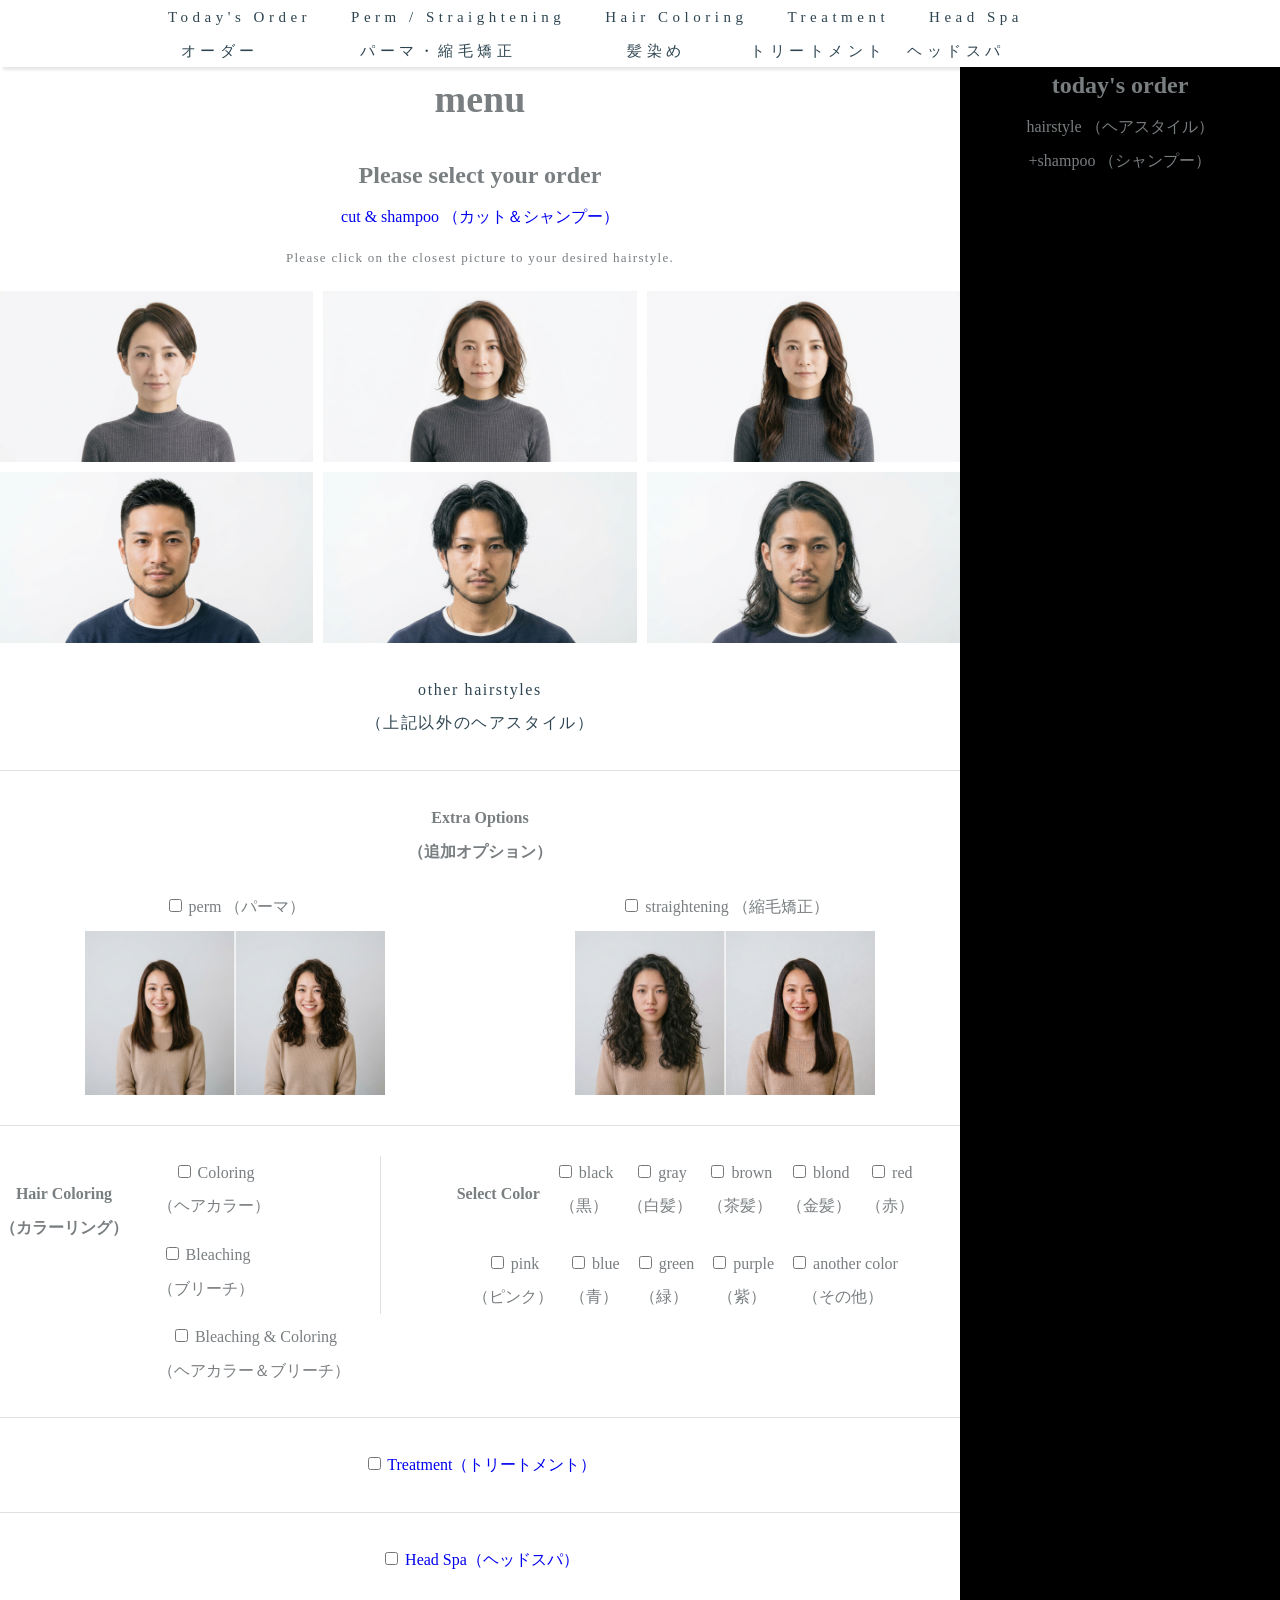
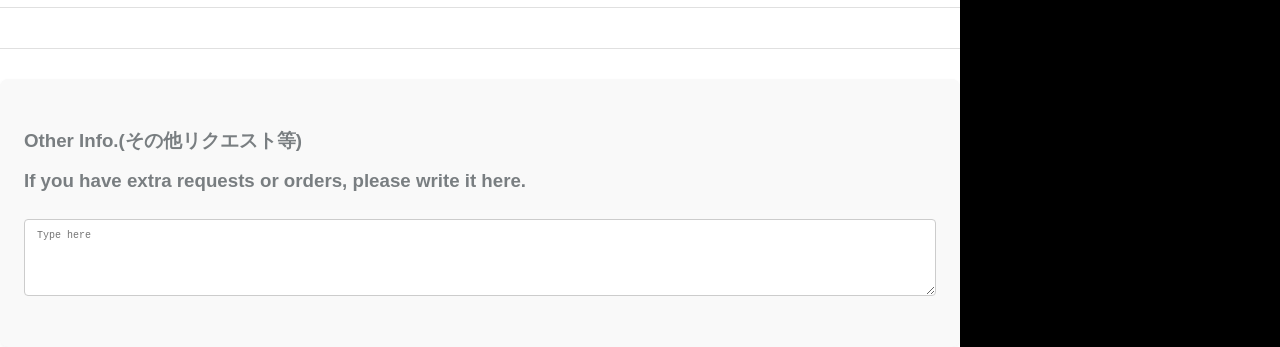
==== hairsalon-translator/index.html @ 7ba04737 "retry 1回目うまく上がらなかった" ====
<!DOCTYPE html>
<html lang="ja">
<head>
  <meta charset="UTF-8">
  <title>Today's Order</title>
  <link rel="stylesheet" href="style.css">
  <link rel="stylesheet" href="icomoon/style.css">
  <script src="https://code.jquery.com/jquery-1.11.1.min.js"></script>
  <script>
    $(function () {
      $('.menu-btn').click(function () {
        $('.header-nav').toggleClass('open');
      });

      $('.header-nav a').click(function () {
        $('.header-nav').toggleClass('open');
      });
    });
  </script>
</head>

<body>
  <header>
    <div class="inner">
      <h1 class="logo"><span class="icon-logo"></span></h1>
      <button type="button" class="menu-btn">menu</button>

      <nav class="header-nav">
        <ul>
          <li><a href="index.html">Today's Order<br>オーダー</a></li>
          <li><a href="perm-straightening/index.html">Perm / Straightening<br>パーマ・縮毛矯正</a></li>
          <li><a href="hair coloring/index.html">Hair Coloring<br>髪染め</a></li>
          <li><a href="treatment/index.html">Treatment<br>トリートメント</a></li>
          <li><a href="head spa/index.html">Head Spa<br>ヘッドスパ</a></li>
        </ul>
      </nav>
    </div>
  </header>

  <main>
    <div id="kv"></div>

    <section id="main">
      <div class="menu">
        <h1>menu</h1>
        <h2 class="lead">Please select your order</h2>

        <div class="wrap-blk">
          <div class="contents-blk" id="items">
            <ul>
              <li>
                <a href="cut&shampoo/index.html">cut & shampoo （カット＆シャンプー）</a>
                <p class="instruction">Please click on the closest picture to your desired hairstyle.</p>

                <div class="cut-shampoo-photos">
                  <a href="shortwoman.html"><img src="images/cut01.jpg" alt="shorthairwoman"></a>
                  <a href="mediumwoman.html"><img src="images/cut02.jpg" alt="mediumhairwoman"></a>
                  <a href="longwoman.html"><img src="images/cut03.jpg" alt="longhairwoman"></a>
                  <a href="shortman.html"><img src="images/cut04.jpg" alt="shorthairman"></a>
                  <a href="mediumman.html"><img src="images/cut05.jpg" alt="mediumhairman"></a>
                  <a href="longman.html"><img src="images/cut06.jpg" alt="longhairman"></a>
                </div>

                <a class="other-hairstyles" href="others/index.html">
                  other hairstyles
                </br>（上記以外のヘアスタイル）
                </a>
              </li>

<div class="options">
<h4 class="lead">Extra Options
   </br>（追加オプション）
   </h4>
<li class="menu-item-check">

  <!-- パーマのブロック -->
  <div class="menu-option">
    <label>
      <input type="checkbox" name="menu" value="perm">
      <span>perm （パーマ）</span>
    </label>
    <div class="menu-img-wrap">
      <img src="images/perm.jpg" alt="perm">
    </div>
  </div>

  <!-- 縮毛矯正のブロック -->
  <div class="menu-option">
    <label>
      <input type="checkbox" name="menu" value="straightening">
      <span>straightening （縮毛矯正）</span>
    </label>
    <div class="menu-img-wrap">
      <img src="images/straightening.jpg" alt="straightening">
    </div>
  </div>
</li>
 
<div class="coloring-menu">
  <h4>Hair Coloring
  </br>（カラーリング）  
  </h4>
  <div class="colormenu">
   <label>
     <input type="checkbox" name="coloring" value="coloring">
       Coloring
       </br>（ヘアカラー）
   </label>

   <label>
     <input type="checkbox" name="coloring" value="bleaching">
       Bleaching
     </br>（ブリーチ）
   </label>

   <label>
     <input type="checkbox" name="coloring" value="bleaching-coloring">
       Bleaching &amp; Coloring
       </br>（ヘアカラー＆ブリーチ）
  </label>
 </div>
 
 <div class="colors">
  <h4>Select Color </h4>
  <label>
     <input type="checkbox" name="coloring" value="bleaching">
       black
     </br>（黒）
  </label>

     <label>
     <input type="checkbox" name="coloring" value="bleaching">
       gray
     </br>（白髪）
     </label>

 <label>
     <input type="checkbox" name="coloring" value="bleaching">
       brown
     </br>（茶髪）
</label>

<label>
     <input type="checkbox" name="coloring" value="bleaching">
       blond
     </br>（金髪）
   </label>

   <label>
     <input type="checkbox" name="coloring" value="bleaching">
       red
     </br>（赤）
   </label>
  <label>
     <input type="checkbox" name="coloring" value="bleaching">
       pink
     </br>（ピンク）
   </label>
  <label>
     <input type="checkbox" name="coloring" value="bleaching">
       blue
     </br>（青）
   </label>
   <label>
     <input type="checkbox" name="coloring" value="bleaching">
       green
     </br>（緑）
   </label>
   <label>
     <input type="checkbox" name="coloring" value="bleaching">
       purple
     </br>（紫）
   </label>
   <label>
     <input type="checkbox" name="coloring" value="bleaching">
       another color
     </br>（その他）
   </label>
 </div>
</div>
</ul>

              <li class="menu-item-check">
                 <label>
                  <input type="checkbox" name="menu" value="treatment">
                     <a href="treatment/index.html">Treatment（トリートメント）</a>
                </label>
              </li>
              <li class="menu-item-check">
                <label>
                  <input type="checkbox" name="menu" value="head-spa">
                  <a href="contact/index.html">Head Spa（ヘッドスパ）</a>
                </label>
              </li>

              <!-- ▼ ヘッドスパの真下にコメント欄を移動しました -->
              <li class="comment-container-item">
                <div class="comment-container">
                  <h3>Other Info.(その他リクエスト等)<br>If you have extra requests or orders, please write it here.</h3>
                  <form action="#" method="POST">
                    <div class="form-group">
                      <textarea id="comment" name="comment" rows="5" placeholder="Type here"></textarea>
                    </div>
                  </form>
                </div>
              </li>
              <!-- ▲ ここまで -->

            </ul>
          </div>
        </div>
      </div>
    </div> <!-- ← 閉じタグの数・位置も整理 -->

      <div class="order">
        <div>
         <h2>today's order</h2>
         <a>hairstyle （ヘアスタイル）</a>
         </div>
         <div><a>+shampoo （シャンプー）</a>
       </div>
      </div>
    </section>
  </main>
</body>
</html>
---- hairsalon-translator/style.css ----
@charset "UTF-8";

html {
  margin: 0;
  padding: 0;
  font-size: 62.5%;
}

body {
  margin: 0;
  padding: 0;
  font-family: 'Noto Serif JP', serif;
  font-size: 1.6rem;
  line-height: 2.1;
  color: #797e81;
  text-align: center;
}

a {
  text-decoration: none;
}

h1, h2 {
  font-weight: 600;
  margin: 0;
  padding: 0;
}

ul {
  margin: 0;
  padding: 0;
}

ul li {
  list-style: none;
}

.inner {
  width: 1024px;
  margin: 0 auto;
}

section {
  position: relative;
  background: #fff;
}

section h1 {
  font-size: 3.8rem;
  margin: 0 0 10px;
}

.instruction {
  font-size: 1.3rem;
  margin: 10px 0;
  letter-spacing: 0.1em;
  color: #797e81;
}

#main {
  display: flex;
  margin-top: 60px;
}

.menu {
  width: 75%;
}

.other-hairstyles {
  padding-bottom: 30px; 
  margin-bottom: 30px; 
  border-bottom: 1px solid #e0e0e0; 
}

.order {
  width: 25%;
  min-height: 500px;
  background-color: black;
}

.menu-item-check {
  display: flex;
  flex-direction: row; /* 横並びにする */
  justify-content: space-around; /* 左右のバランスを整える（お好みで center や space-between に変更可） */
  flex-wrap: wrap; /* スマホなどで幅が足りなくなったときに綺麗に折り返す */
  gap: 20px; /* パーマと縮毛矯正の間の隙間 */
  padding-bottom: 30px; 
  margin-bottom: 30px; 
  border-bottom: 1px solid #e0e0e0; 
}

.menu-item-check .menu-option {
  display: flex;
  flex-direction: column;
  align-items: center;
  text-align: center;
}

.menu-item-check img {
  max-width: 300px; /* 写真の最大サイズ（お好みで調整してください） */
  width: 100%;      /* 画面が狭くなったら自動で縮小 */
  height: auto;     /* 縦横比を維持 */
  display: block;
  margin-top: 8px;  /* 文字と写真の間の余白 */
}

.coloring-menu {
  display: flex;
  flex-wrap: wrap;       /* 画面が狭い時に折り返す */
  align-items: flex-start; /* 上揃えにする */
  justify-content: center;
  width: 100%;
  gap: 30px;             /* 左右のブロックの間隔 */
  margin: 30px 0;
  padding-bottom: 30px; 
  border-bottom: 1px solid #e0e0e0; /* 下部の区切り線 */
}

/* 左側：Hair Coloring のグループ */
.coloring-left-group {
  display: flex;
  flex-direction: column;
  align-items: center;
  flex: 1;               /* 柔軟に幅を取る */
  min-width: 250px;
}

.colormenu {
  display: flex;
  flex-direction: column; 
  gap: 15px;             
  align-items: flex-start; 
}

.colors {
  display: flex;
  flex-wrap: wrap;       
  justify-content: center; 
  gap: 15px;             
  flex: 1.5;        
  min-width: 280px;
  
  padding-left: 30px; 
  border-left: 1px solid #e0e0e0; 
}

.colors label {
  display: inline-block;
  text-align: center;
}

.comment-container-item {
  list-style: none;
  margin-top: 40px;
  padding-top: 30px;
  border-top: 1px solid #e0e0e0; /* 他のメニューと同じような区切り線を入れる場合 */
}

.comment-container {
  max-width: 100%; /* メニューの幅いっぱいに合わせる場合 */
  margin: 0 auto;
  padding: 24px;
  background-color: #f9f9f9;
  border-radius: 8px;
  box-shadow: 0 2px 4px rgba(0, 0, 0, 0.05);
  font-family: sans-serif;
  text-align: left; /* テキストエリア内や文字を左寄せにしたい場合 */
}

/* フォームのグループ */
.form-group {
  margin-bottom: 16px;
}

/* ラベルのスタイル */
.form-group label {
  display: block;
  margin-bottom: 6px;
  font-weight: bold;
  font-size: 0.9rem;
  color: #555;
}

/* 必須マーク */
.required {
  background-color: #ff4d4f;
  color: #fff;
  font-size: 0.75rem;
  padding: 2px 6px;
  border-radius: 4px;
  margin-left: 4px;
}

/* 入力フィールド・テキストエリア共通 */
input[type="text"],
textarea {
  width: 100%;
  padding: 10px 12px;
  border: 1px solid #ccc;
  border-radius: 4px;
  font-size: 1rem;
  box-sizing: border-box; /* paddingを含めた幅を100%にする */
  transition: border-color 0.2s;
}

/* フォーカス時のデザイン */
input[type="text"]:focus,
textarea:focus {
  outline: none;
  border-color: #0066cc;
  box-shadow: 0 0 0 3px rgba(0, 102, 204, 0.1);
}

/* テキストエリア特有の設定（ユーザーによるサイズ変更を縦方向のみに限定） */
textarea {
  resize: vertical;
}

header {
  width: 100%;
  position: fixed;
  top: 0;
  z-index: 15;
  background: white;
  box-shadow: 0 6px 3px -3px rgba(0, 0, 0, 0.1);
  text-align: center;
}

header ul {
  display: flex;
}

header a {
  font-size: 1.5rem;
  color: #2e4551;
  margin: 0 0 0 40px;
  letter-spacing: 0.3em;
}

header a:hover {
  color: orange;
  font-weight: 600;
}

header .logo {
  color: #2e4551;
  font-size: 8rem;
}

#kv {
  width: 100%;
  height: 712px;
  position: fixed;
  top: 100px;
  background: url(./images/kv.png) no-repeat center top / cover;
}

header .menu-btn {
  display: none;
}

.length-input-group {
  display: flex;
  flex-direction: column;
  gap: 15px;
  text-align: left;
}

.length-input-item {
  display: flex;
  align-items: center;
  font-size: 1.8rem;
  color: #797e81;
}

/* 一番長い「sideburns（もみあげ）:」に合わせてラベル幅を設定 */
.length-input-item .label-text {
  display: inline-block;
  width: 220px; 
  font-weight: bold;
}

.length-input-item .parenthesis {
  margin: 0 4px;
}

/* コンパクトな数値入力ボックス */
.length-input-item input[type="number"] {
  width: 45px;          /* 幅をコンパクトに維持 */
  padding: 4px 2px;
  font-size: 1.6rem;
  text-align: center;   /* 数字を中央に表示 */
  border: 1px solid #ccc;
  border-radius: 4px;
  box-sizing: border-box;
}

/* スピンボタン（上下矢印）の表示調整（画面をすっきりさせる設定） */
.length-input-item input[type="number"]::-webkit-inner-spin-button,
.length-input-item input[type="number"]::-webkit-outer-spin-button {
  margin: 0;
}

/* 入力枠フォーカス時 */
.length-input-item input[type="number"]:focus {
  outline: none;
  border-color: #0066cc;
  box-shadow: 0 0 0 2px rgba(0, 102, 204, 0.1);
}

.length-input-item .unit-text {
  margin-left: 6px;
}

@media screen and (max-width: 414px) {
  .inner {
    width: 94%;
    margin: 0 auto;
  }

  header .inner {
    height: 80px;
  }

  header .logo {
    font-size: 6rem;
    width: 100%;
    text-align: center;
  }

  header .menu-btn {
    display: block;
    position: absolute;
    right: 3%;
    top: 10px;
    padding: 0;
    width: 34px;
    height: 34px;
    line-height: 32px;
    text-align: center;
    border: 1px solid #666;
    background: transparent;
    border-radius: 50%;
  }

  .menu-btn:focus {
    outline: none;
  }

  header .header-nav {
    width: 250px;
    position: fixed;
    display: block;
    top: 80px;
    right: 0;
    z-index: 1000;
    background: rgba(255, 255, 255, 0.8);
    transition: all 0.2s;
    transform: translate(250px);
  }

  header .header-nav.open {
    transform: translate(0);
  }

  header .header-nav ul {
    display: block;
  }

  header .header-nav li a {
    display: block;
    width: 100%;
    padding: 0 10px;
    height: 30px;
    line-height: 30px;
    box-sizing: border-box;
    margin: 0;
  }

  section h1 {
    font-size: 2.7rem;
    line-height: 1.5;
  }

  #kv {
    top: 80px;
    height: 300px;
  }
}

/* cut & shampoo 写真：3列 × 2行 */
.cut-shampoo-photos {
  display: grid;
  grid-template-columns: repeat(3, 1fr);
  gap: 10px;
  margin: 20px 0 30px;
}

.cut-shampoo-photos img {
  display: block;
  width: 100%;
  height: auto;
}

.parts-wrap img {
  width: 100%;       /* 親要素の幅いっぱいに広げる */
  max-width: 500px;  /* ★幅の上限（数値を小さくすると画像も小さくなります） */
  height: auto;      /* 縦横比を維持 */
  display: block;
  margin: 0 auto;    /* 中央寄せしたい場合 */
}
  

@media screen and (max-width: 414px) {
  .cut-shampoo-photos {
    grid-template-columns: repeat(2, 1fr);
    gap: 8px;
  }
}


/* other hairstyles */
.other-hairstyles {
  display: block;
  margin: 20px auto 30px;
  font-size: 1.6rem;
  color: #2e4551;
  letter-spacing: 0.1em;
}

.other-hairstyles:hover {
  color: orange;
  font-weight: 600;
}

@media screen and (max-width: 768px) {
  .colors {
    padding-left: 0;
    border-left: none;        /* スマホでは縦線を消す */
    border-top: 1px solid #e0e0e0; /* 代わりに上部に薄い横線を入れる */
    padding-top: 20px;
    margin-top: 10px;
  }
}

/* index2 / parts 写真 */
#kv .cut-shampoo-photos {
  display: block;
  width: 300px;
  max-width: 100%;
  margin: 20px auto 30px;
}

#kv .cut-shampoo-photos img {
  display: block;
  width: 100%;
  height: auto;
}

/* partsページでは #kv を写真の大きさに合わせる */
#kv:has(.cut-shampoo-photos) {
  position: static;
  width: 100%;
  height: auto;
  min-height: 0;
  background: none;
  margin-top: 100px;
  padding: 0;
}

@media screen and (max-width: 414px) {
  #kv:has(.cut-shampoo-photos) {
    margin-top: 80px;
  }

  #kv .cut-shampoo-photos {
    width: 94%;
    max-width: 300px;
  }
}
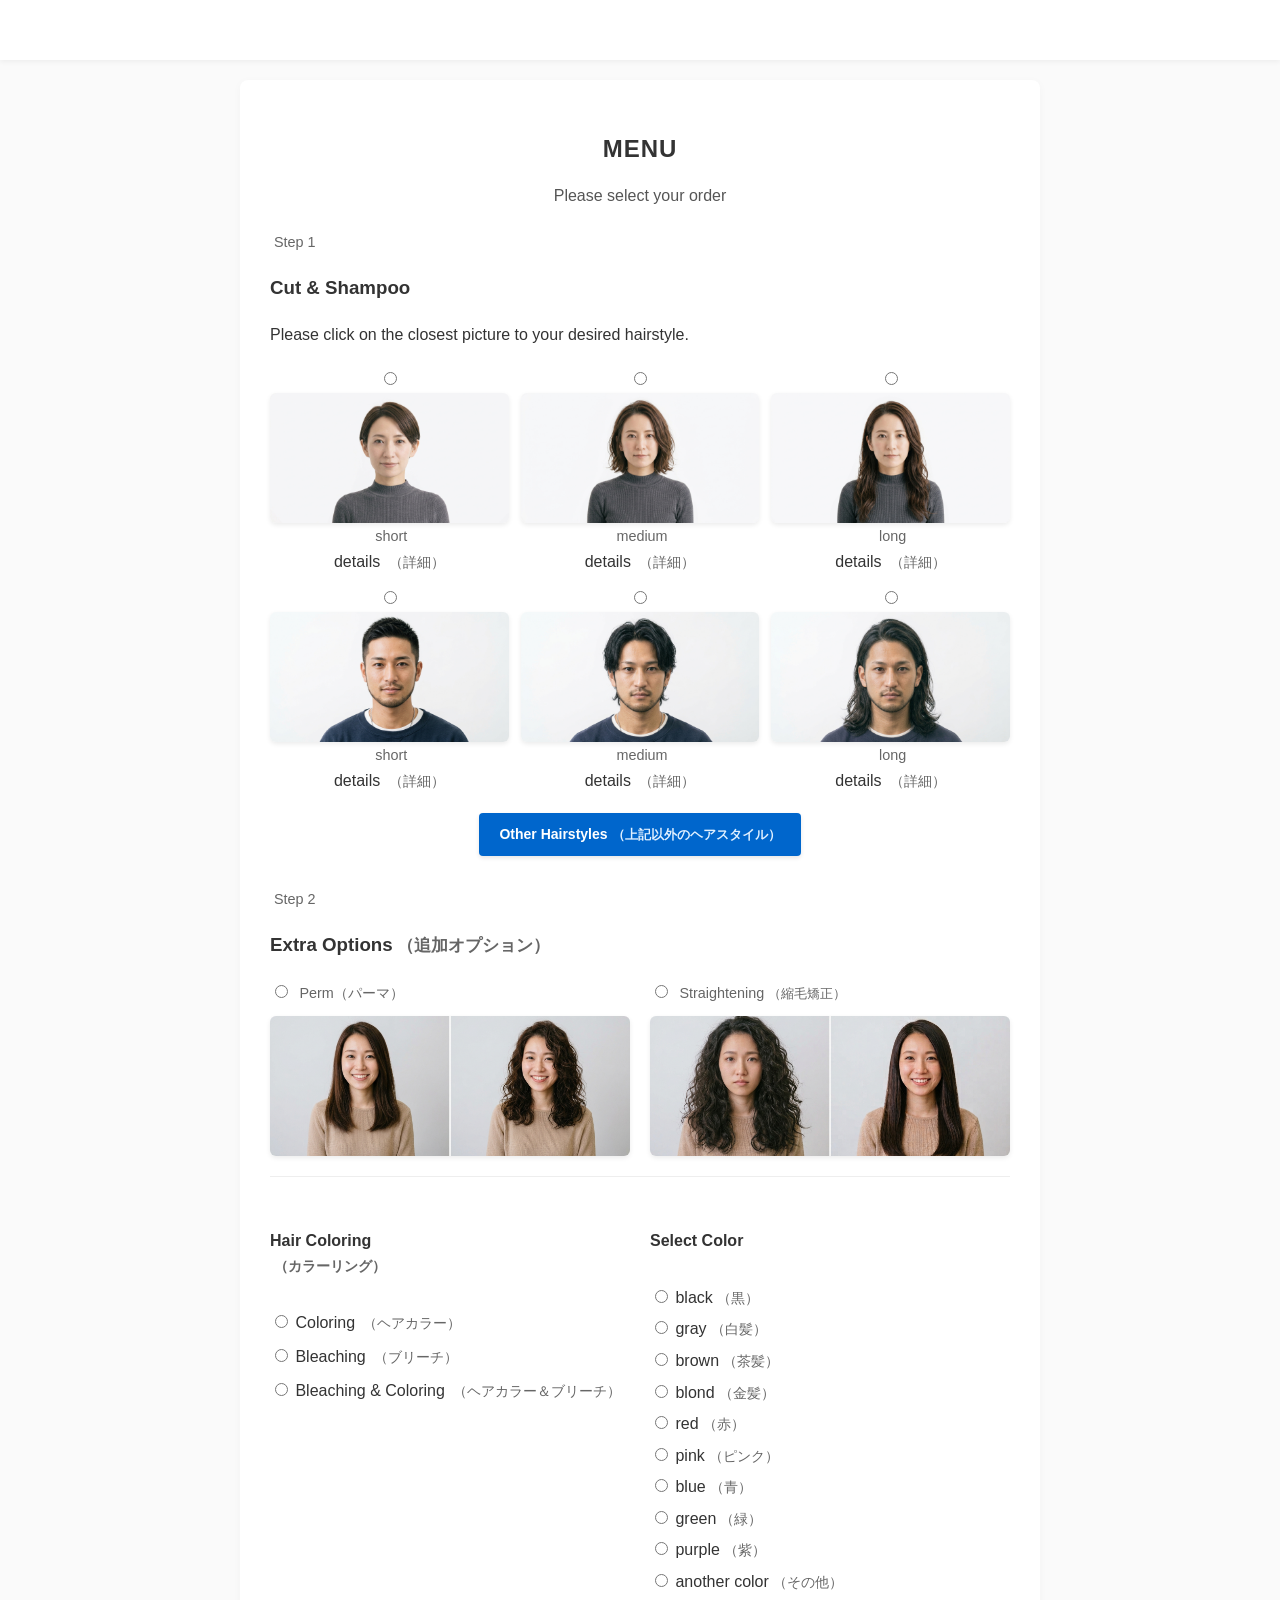
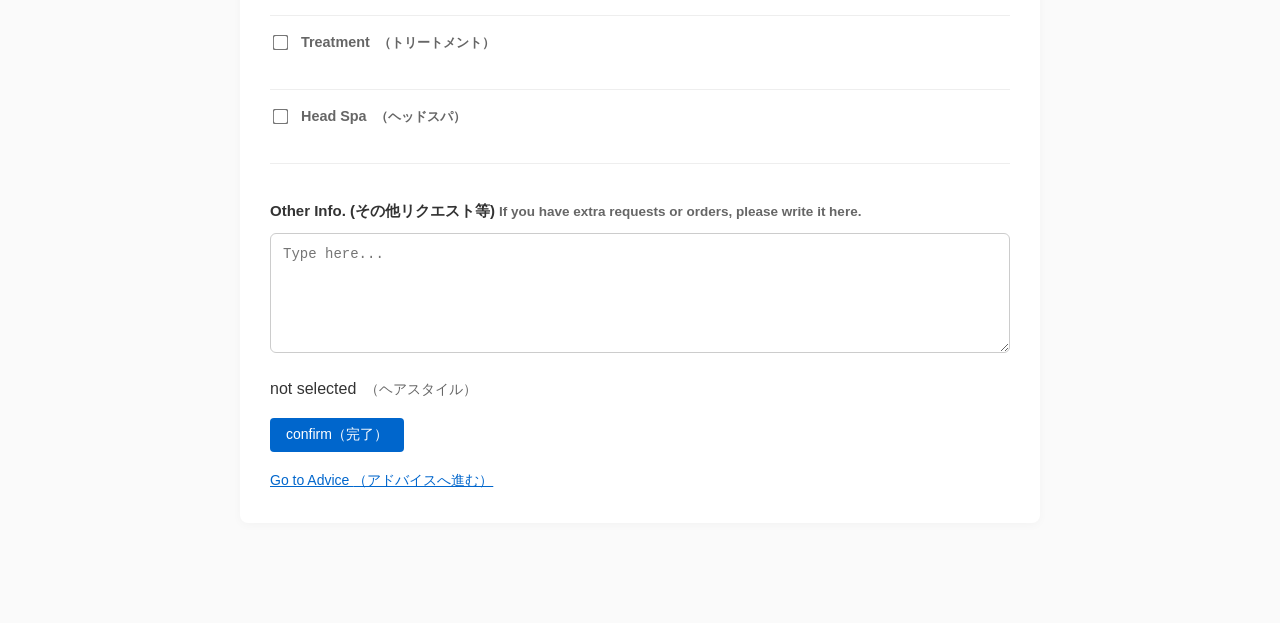
==== commit c45fc5af: "version3 9/26" ====
--- a/hairsalon-translator/index.html
+++ b/hairsalon-translator/index.html
@@ -2,38 +2,92 @@
 <html lang="ja">
 <head>
   <meta charset="UTF-8">
-  <title>Today's Order</title>
+  <title>Today's Order with Large Drawing Canvas</title>
   <link rel="stylesheet" href="style.css">
   <link rel="stylesheet" href="icomoon/style.css">
   <script src="https://code.jquery.com/jquery-1.11.1.min.js"></script>
-  <script>
-    $(function () {
-      $('.menu-btn').click(function () {
-        $('.header-nav').toggleClass('open');
-      });
-
-      $('.header-nav a').click(function () {
-        $('.header-nav').toggleClass('open');
-      });
-    });
-  </script>
+  <style>
+    body.locked input,
+    body.locked textarea,
+    body.locked .drawing-tools {
+      pointer-events: none;
+      user-select: text;
+      background-color: #f5f5f5;
+    }
+
+    /* 選択されたヘアスタイル写真を枠線なし・大きめでHair Coloring枠内に表示 */
+    .selected-hairstyle-preview-container {
+      margin-top: 15px;
+      padding: 0;
+      border: none;
+      background: transparent;
+      text-align: left;
+      display: none; /* 初期状態は非表示 */
+    }
+    .selected-hairstyle-preview-container p {
+      font-size: 13px;
+      color: #333;
+      margin-bottom: 6px;
+      font-weight: bold;
+    }
+
+    /* 描画エリアのラッパー（画像とキャンバスを大きく重ねる） */
+    .canvas-draw-wrapper {
+      position: relative;
+      display: inline-block;
+      max-width: 100%;
+      border-radius: 6px;
+      overflow: hidden;
+      box-shadow: 0 4px 8px rgba(0,0,0,0.15);
+      background-color: #fff;
+      touch-action: none;
+    }
+    .canvas-draw-wrapper img {
+      display: block;
+      width: 100%;
+      max-width: 320px; /* 画像サイズを拡大 */
+      height: auto;
+      pointer-events: none;
+    }
+    .canvas-draw-wrapper canvas {
+      position: absolute;
+      top: 0;
+      left: 0;
+      width: 100%;
+      height: 100%;
+      cursor: crosshair;
+    }
+
+    /* 描画ツールバーのスタイル */
+    .drawing-tools {
+      margin-top: 8px;
+      display: flex;
+      flex-wrap: wrap;
+      justify-content: flex-start;
+      gap: 8px;
+      align-items: center;
+      font-size: 12px;
+    }
+    .drawing-tools button,
+    .drawing-tools select,
+    .drawing-tools input {
+      padding: 5px 10px;
+      font-size: 12px;
+      border: 1px solid #ccc;
+      border-radius: 4px;
+      background: #fff;
+      cursor: pointer;
+    }
+    .drawing-tools button:hover {
+      background: #eee;
+    }
+  </style>
 </head>
 
 <body>
   <header>
     <div class="inner">
       <h1 class="logo"><span class="icon-logo"></span></h1>
-      <button type="button" class="menu-btn">menu</button>
-
-      <nav class="header-nav">
-        <ul>
-          <li><a href="index.html">Today's Order<br>オーダー</a></li>
-          <li><a href="perm-straightening/index.html">Perm / Straightening<br>パーマ・縮毛矯正</a></li>
-          <li><a href="hair coloring/index.html">Hair Coloring<br>髪染め</a></li>
-          <li><a href="treatment/index.html">Treatment<br>トリートメント</a></li>
-          <li><a href="head spa/index.html">Head Spa<br>ヘッドスパ</a></li>
-        </ul>
-      </nav>
     </div>
   </header>
 
@@ -41,186 +95,538 @@
     <div id="kv"></div>
 
     <section id="main">
-      <div class="menu">
-        <h1>menu</h1>
-        <h2 class="lead">Please select your order</h2>
-
-        <div class="wrap-blk">
-          <div class="contents-blk" id="items">
-            <ul>
-              <li>
-                <a href="cut&shampoo/index.html">cut & shampoo （カット＆シャンプー）</a>
-                <p class="instruction">Please click on the closest picture to your desired hairstyle.</p>
-
-                <div class="cut-shampoo-photos">
-                  <a href="shortwoman.html"><img src="images/cut01.jpg" alt="shorthairwoman"></a>
-                  <a href="mediumwoman.html"><img src="images/cut02.jpg" alt="mediumhairwoman"></a>
-                  <a href="longwoman.html"><img src="images/cut03.jpg" alt="longhairwoman"></a>
-                  <a href="shortman.html"><img src="images/cut04.jpg" alt="shorthairman"></a>
-                  <a href="mediumman.html"><img src="images/cut05.jpg" alt="mediumhairman"></a>
-                  <a href="longman.html"><img src="images/cut06.jpg" alt="longhairman"></a>
+  <div class="menu">
+    <h1>Menu</h1>
+    <h2 class="lead">Please select your order</h2>
+
+    <div class="wrap-blk">
+      <div class="contents-blk" id="items">
+        <ul>
+          <li class="menu-section-card">
+            <div class="section-title-wrap">
+              <span class="section-badge">Step 1</span>
+              <h3>Cut &amp; Shampoo</h3>
+            </div>
+            <p class="instruction">Please click on the closest picture to your desired hairstyle.</p>
+
+            <div class="cut-shampoo-photos">
+              <!-- 各写真のカード -->
+              <div class="photo-card">
+                <label>
+                  <input type="radio" name="cut-hairstyle" value="short (woman) / ショート（女性）" data-label="short (woman) <span>（ショート・女性）</span>">
+                  <img src="images/cut01.jpg" alt="shorthairwoman">
+                  <span class="hairstyle-caption">short</span>
+                </label>
+                <a href="shortwoman.html" class="detail-link">details <span>（詳細）</span></a>
+              </div>
+
+              <div class="photo-card">
+                <label>
+                  <input type="radio" name="cut-hairstyle" value="medium (woman) / ミディアム（女性）" data-label="medium (woman) <span>（ミディアム・女性）</span>">
+                  <img src="images/cut02.jpg" alt="mediumhairwoman">
+                  <span class="hairstyle-caption">medium</span>
+                </label>
+                <a href="mediumwoman.html" class="detail-link">details <span>（詳細）</span></a>
+              </div>
+
+              <div class="photo-card">
+                <label>
+                  <input type="radio" name="cut-hairstyle" value="long (woman) / ロング（女性）" data-label="long (woman) <span>（ロング・女性）</span>">
+                  <img src="images/cut03.jpg" alt="longhairwoman">
+                  <span class="hairstyle-caption">long</span>
+                </label>
+                <a href="longwoman.html" class="detail-link">details <span>（詳細）</span></a>
+              </div>
+
+              <div class="photo-card">
+                <label>
+                  <input type="radio" name="cut-hairstyle" value="short (man) / ショート（男性）" data-label="short (man) <span>（ショート・男性）</span>">
+                  <img src="images/cut04.jpg" alt="shorthairman">
+                  <span class="hairstyle-caption">short</span>
+                </label>
+                <a href="shortman.html" class="detail-link">details <span>（詳細）</span></a>
+              </div>
+
+              <div class="photo-card">
+                <label>
+                  <input type="radio" name="cut-hairstyle" value="medium (man) / ミディアム（男性）" data-label="medium (man) <span>（ミディアム・男性）</span>">
+                  <img src="images/cut05.jpg" alt="mediumhairman">
+                  <span class="hairstyle-caption">medium</span>
+                </label>
+                <a href="mediumman.html" class="detail-link">details <span>（詳細）</span></a>
+              </div>
+
+              <div class="photo-card">
+                <label>
+                  <input type="radio" name="cut-hairstyle" value="long (man) / ロング（男性）" data-label="long (man) <span>（ロング・男性）</span>">
+                  <img src="images/cut06.jpg" alt="longhairman">
+                  <span class="hairstyle-caption">long</span>
+                </label>
+                <a href="longman.html" class="detail-link">details <span>（詳細）</span></a>
+              </div>
+            </div>
+
+            <div class="other-hairstyles-wrap">
+              <a class="other-hairstyles" href="others.html">
+                Other Hairstyles<br><span>（上記以外のヘアスタイル）</span>
+              </a>
+            </div>
+          </li>
+
+          <li class="menu-section-card options">
+            <div class="section-title-wrap">
+              <span class="section-badge">Step 2</span>
+              <h3>Extra Options<br><span>（追加オプション）</span></h3>
+            </div>
+
+            <div class="perm-straightening-grid">
+              <div class="menu-option">
+                <label>
+                  <input type="radio" name="perm-straightening" value="Perm" data-label="Perm <span>（パーマ）</span>">
+                  <span>Perm<br>（パーマ）</span>
+                </label>
+                <div class="menu-img-wrap">
+                  <img src="images/perm.jpg" alt="perm">
                 </div>
-
-                <a class="other-hairstyles" href="others/index.html">
-                  other hairstyles
-                </br>（上記以外のヘアスタイル）
-                </a>
-              </li>
-
-<div class="options">
-<h4 class="lead">Extra Options
-   </br>（追加オプション）
-   </h4>
-<li class="menu-item-check">
-
-  <!-- パーマのブロック -->
-  <div class="menu-option">
-    <label>
-      <input type="checkbox" name="menu" value="perm">
-      <span>perm （パーマ）</span>
-    </label>
-    <div class="menu-img-wrap">
-      <img src="images/perm.jpg" alt="perm">
+              </div>
+
+              <div class="menu-option">
+                <label>
+                  <input type="radio" name="perm-straightening" value="Straightening" data-label="Straightening <span>（縮毛矯正）</span>">
+                  <span>Straightening<br><span>（縮毛矯正）</span></span>
+                </label>
+                <div class="menu-img-wrap">
+                  <img src="images/straightening.jpg" alt="straightening">
+                </div>
+              </div>
+            </div>
+
+            <div class="coloring-menu">
+              <div class="coloring-left-group">
+                <h4>Hair Coloring<br><span>（カラーリング）</span></h4>
+                <div class="colormenu">
+                  <label><input type="radio" name="hair-coloring" value="Coloring" data-label="Coloring <span>（ヘアカラー）</span>"> Coloring <br><span>（ヘアカラー）</span></label>
+                  <label><input type="radio" name="hair-coloring" value="Bleaching" data-label="Bleaching <span>（ブリーチ）</span>"> Bleaching <br><span>（ブリーチ）</span></label>
+                  <label><input type="radio" name="hair-coloring" value="Bleaching & Coloring" data-label="Bleaching & Coloring <span>（ヘアカラー＆ブリーチ）</span>"> Bleaching &amp; Coloring <br><span>（ヘアカラー＆ブリーチ）</span></label>
+                </div>
+
+                <!-- ▼ 選択写真 + ボーダーなし大型手動描き込み用プレビューコンテナ ▼ -->
+                <div id="coloring-selected-photo-preview" class="selected-hairstyle-preview-container">
+                  <p>Draw on photo (手動マーク追加)</p>
+                  <div class="canvas-draw-wrapper" id="canvas-wrapper">
+                    <img id="coloring-preview-img" src="" alt="Selected Hairstyle">
+                    <canvas id="draw-canvas"></canvas>
+                  </div>
+                  <!-- 描画ツール操作パネル -->
+                  <div class="drawing-tools">
+                    <label>Color: <input type="color" id="pen-color" value="#ff0000"></label>
+                    <label>Size: <select id="pen-size">
+                      <option value="2">Fine (細)</option>
+                      <option value="4" selected>Normal (中)</option>
+                      <option value="8">Bold (太)</option>
+                    </select></label>
+                    <button type="button" id="clear-canvas-btn">Clear (クリア)</button>
+                  </div>
+                </div>
+                <!-- ▲ 追加ここまで ▲ -->
+              </div>
+              
+              <div class="colors">
+                <h4>Select Color</h4>
+                <div class="color-options-grid">
+                  <label><input type="radio" name="select-color" value="black" data-label="black <span>（黒）</span>"> black<br><span>（黒）</span></label>
+                  <label><input type="radio" name="select-color" value="gray" data-label="gray <span>（白髪）</span>"> gray<br><span>（白髪）</span></label>
+                  <label><input type="radio" name="select-color" value="brown" data-label="brown <span>（茶髪）</span>"> brown<br><span>（茶髪）</span></label>
+                  <label><input type="radio" name="select-color" value="blond" data-label="blond <span>（金髪）</span>"> blond<br><span>（金髪）</span></label>
+                  <label><input type="radio" name="select-color" value="red" data-label="red <span>（赤）</span>"> red<br><span>（赤）</span></label>
+                  <label><input type="radio" name="select-color" value="pink" data-label="pink <span>（ピンク）</span>"> pink<br><span>（ピンク）</span></label>
+                  <label><input type="radio" name="select-color" value="blue" data-label="blue <span>（青）</span>"> blue<br><span>（青）</span></label>
+                  <label><input type="radio" name="select-color" value="green" data-label="green <span>（緑）</span>"> green<br><span>（緑）</span></label>
+                  <label><input type="radio" name="select-color" value="purple" data-label="purple <span>（紫）</span>"> purple<br><span>（紫）</span></label>
+                  <label><input type="radio" name="select-color" value="another-color" data-label="another color <span>（その他）</span>"> another color<br><span>（その他）</span></label>
+                </div>
+              </div>
+            </div>
+          </li>
+
+          <li class="menu-section-card menu-item-check">
+            <label class="checkbox-main-label">
+              <input type="checkbox" name="menu-treatment" value="Treatment" data-label="Treatment <span>（トリートメント）</span>">
+              <span class="checkbox-text">Treatment <br><span>（トリートメント）</span></span>
+            </label>
+          </li>
+
+          <li class="menu-section-card menu-item-check">
+            <label class="checkbox-main-label">
+              <input type="checkbox" name="menu-headspa" value="Head Spa" data-label="Head Spa <span>（ヘッドスパ）</span>">
+              <span class="checkbox-text">Head Spa <br><span>（ヘッドスパ）</span></span>
+            </label>
+          </li>
+
+          <li class="menu-section-card comment-container-item head-spa-comment">
+            <div class="comment-container">
+              <h3>Other Info. (その他リクエスト等)<br><span>If you have extra requests or orders, please write it here.</span></h3>
+              <div class="form-group">
+                <textarea id="comment" name="comment" rows="5" placeholder="Type here..."></textarea>
+              </div>
+            </div>
+          </li>
+
+        </ul>
+      </div>
     </div>
   </div>
 
-  <!-- 縮毛矯正のブロック -->
-  <div class="menu-option">
-    <label>
-      <input type="checkbox" name="menu" value="straightening">
-      <span>straightening （縮毛矯正）</span>
-    </label>
-    <div class="menu-img-wrap">
-      <img src="images/straightening.jpg" alt="straightening">
+  <div class="order-list-placeholder" id="order-summary-list">
+        <p class="order-item-main" id="res-hairstyle">not selected <span class="sub-jp">（ヘアスタイル）</span></p>
+        <p class="order-item-sub" id="res-shampoo">+Shampoo <span class="sub-jp">（シャンプー）</span></p>
+        <p class="order-item-sub" id="res-option" style="display:none;"></p>
+        <p class="order-item-sub" id="res-coloring" style="display:none;"></p>
+        <p class="order-item-sub" id="res-color" style="display:none;"></p>
+        <p class="order-item-sub" id="res-treatment" style="display:none;"></p>
+        <p class="order-item-sub" id="res-headspa" style="display:none;"></p>
+        <p class="order-item-sub" id="res-comment" style="display:none;"></p>
+      </div>
+      <div style="margin-top: 15px;">
+        <button type="button" id="confirm-btn" style="padding: 8px 16px; font-size: 14px; cursor: pointer; background-color: #0066cc; color: #fff; border: none; border-radius: 4px;">confirm（完了）</button>
+      </div>
     </div>
   </div>
-</li>
- 
-<div class="coloring-menu">
-  <h4>Hair Coloring
-  </br>（カラーリング）  
-  </h4>
-  <div class="colormenu">
-   <label>
-     <input type="checkbox" name="coloring" value="coloring">
-       Coloring
-       </br>（ヘアカラー）
-   </label>
-
-   <label>
-     <input type="checkbox" name="coloring" value="bleaching">
-       Bleaching
-     </br>（ブリーチ）
-   </label>
-
-   <label>
-     <input type="checkbox" name="coloring" value="bleaching-coloring">
-       Bleaching &amp; Coloring
-       </br>（ヘアカラー＆ブリーチ）
-  </label>
- </div>
- 
- <div class="colors">
-  <h4>Select Color </h4>
-  <label>
-     <input type="checkbox" name="coloring" value="bleaching">
-       black
-     </br>（黒）
-  </label>
-
-     <label>
-     <input type="checkbox" name="coloring" value="bleaching">
-       gray
-     </br>（白髪）
-     </label>
-
- <label>
-     <input type="checkbox" name="coloring" value="bleaching">
-       brown
-     </br>（茶髪）
-</label>
-
-<label>
-     <input type="checkbox" name="coloring" value="bleaching">
-       blond
-     </br>（金髪）
-   </label>
-
-   <label>
-     <input type="checkbox" name="coloring" value="bleaching">
-       red
-     </br>（赤）
-   </label>
-  <label>
-     <input type="checkbox" name="coloring" value="bleaching">
-       pink
-     </br>（ピンク）
-   </label>
-  <label>
-     <input type="checkbox" name="coloring" value="bleaching">
-       blue
-     </br>（青）
-   </label>
-   <label>
-     <input type="checkbox" name="coloring" value="bleaching">
-       green
-     </br>（緑）
-   </label>
-   <label>
-     <input type="checkbox" name="coloring" value="bleaching">
-       purple
-     </br>（紫）
-   </label>
-   <label>
-     <input type="checkbox" name="coloring" value="bleaching">
-       another color
-     </br>（その他）
-   </label>
- </div>
-</div>
-</ul>
-
-              <li class="menu-item-check">
-                 <label>
-                  <input type="checkbox" name="menu" value="treatment">
-                     <a href="treatment/index.html">Treatment（トリートメント）</a>
-                </label>
-              </li>
-              <li class="menu-item-check">
-                <label>
-                  <input type="checkbox" name="menu" value="head-spa">
-                  <a href="contact/index.html">Head Spa（ヘッドスパ）</a>
-                </label>
-              </li>
-
-              <!-- ▼ ヘッドスパの真下にコメント欄を移動しました -->
-              <li class="comment-container-item">
-                <div class="comment-container">
-                  <h3>Other Info.(その他リクエスト等)<br>If you have extra requests or orders, please write it here.</h3>
-                  <form action="#" method="POST">
-                    <div class="form-group">
-                      <textarea id="comment" name="comment" rows="5" placeholder="Type here"></textarea>
-                    </div>
-                  </form>
-                </div>
-              </li>
-              <!-- ▲ ここまで -->
-
-            </ul>
-          </div>
-        </div>
+  <div style="margin-top: 15px;">
+        <a href="advice.html" style="color: #0066cc; text-decoration: underline; font-size: 14px;">Go to Advice <span>（アドバイスへ進む）</span></a>
       </div>
-    </div> <!-- ← 閉じタグの数・位置も整理 -->
-
-      <div class="order">
-        <div>
-         <h2>today's order</h2>
-         <a>hairstyle （ヘアスタイル）</a>
-         </div>
-         <div><a>+shampoo （シャンプー）</a>
-       </div>
-      </div>
-    </section>
+</section>
   </main>
+
+<script>
+let isConfirmed = false;
+let currentLoadedImageSrc = ""; // 現在読み込まれている画像のパスを保持
+
+// 描画関連の初期化関数
+function initDrawingCanvas() {
+  const img = document.getElementById("coloring-preview-img");
+  const canvas = document.getElementById("draw-canvas");
+  const ctx = canvas.getContext("2d");
+  const clearBtn = document.getElementById("clear-canvas-btn");
+  const colorInput = document.getElementById("pen-color");
+  const sizeSelect = document.getElementById("pen-size");
+
+  let isDrawing = false;
+
+  function resizeCanvas() {
+    if (img.naturalWidth) {
+      // 既存の描画内容を退避
+      let tempCanvas = null;
+      if (canvas.width > 0 && canvas.height > 0) {
+        tempCanvas = document.createElement('canvas');
+        tempCanvas.width = canvas.width;
+        tempCanvas.height = canvas.height;
+        tempCanvas.getContext('2d').drawImage(canvas, 0, 0);
+      }
+
+      canvas.width = img.clientWidth;
+      canvas.height = img.clientHeight;
+
+      // 退避した描画内容を新しいサイズに合わせて復元
+      if (tempCanvas) {
+        ctx.drawImage(tempCanvas, 0, 0, canvas.width, canvas.height);
+      }
+    }
+  }
+
+  img.onload = function() {
+    resizeCanvas();
+  };
+
+  clearBtn.addEventListener("click", function() {
+    if (isConfirmed) return;
+    ctx.clearRect(0, 0, canvas.width, canvas.height);
+  });
+
+  function getPos(e) {
+    const rect = canvas.getBoundingClientRect();
+    let clientX, clientY;
+    if (e.touches && e.touches.length > 0) {
+      clientX = e.touches[0].clientX;
+      clientY = e.touches[0].clientY;
+    } else {
+      clientX = e.clientX;
+      clientY = e.clientY;
+    }
+    return {
+      x: clientX - rect.left,
+      y: clientY - rect.top
+    };
+  }
+
+  function startDraw(e) {
+    if (isConfirmed) return;
+    isDrawing = true;
+    const pos = getPos(e);
+    ctx.beginPath();
+    ctx.moveTo(pos.x, pos.y);
+    e.preventDefault();
+  }
+
+  function drawing(e) {
+    if (!isDrawing || isConfirmed) return;
+    const pos = getPos(e);
+    ctx.strokeStyle = colorInput.value;
+    ctx.lineWidth = parseInt(sizeSelect.value, 10);
+    ctx.lineCap = "round";
+    ctx.lineJoin = "round";
+    ctx.lineTo(pos.x, pos.y);
+    ctx.stroke();
+    e.preventDefault();
+  }
+
+  function stopDraw() {
+    isDrawing = false;
+  }
+
+  canvas.addEventListener("mousedown", startDraw);
+  canvas.addEventListener("mousemove", drawing);
+  canvas.addEventListener("mouseup", stopDraw);
+  canvas.addEventListener("mouseleave", stopDraw);
+
+  canvas.addEventListener("touchstart", startDraw, { passive: false });
+  canvas.addEventListener("touchmove", drawing, { passive: false });
+  canvas.addEventListener("touchend", stopDraw);
+
+  window.addEventListener("resize", resizeCanvas);
+}
+
+function toggleRadio(radio) {
+  if (isConfirmed) return;
+  
+  if (radio.name === "cut-hairstyle") {
+    localStorage.removeItem('selectedHairstyleTitle');
+    localStorage.removeItem('selectedHairstyleImg');
+    currentLoadedImageSrc = ""; // 選択解除時はリセット
+  }
+
+  if (radio.dataset.wasChecked === "true") {
+    radio.checked = false;
+    radio.dataset.wasChecked = "false";
+  } else {
+    document.querySelectorAll('input[type="radio"][name="' + radio.name + '"]').forEach(function(item) {
+      item.dataset.wasChecked = "false";
+    });
+    radio.checked = true;
+    radio.dataset.wasChecked = "true";
+  }
+  updateOrderSummary();
+}
+
+document.addEventListener("DOMContentLoaded", function() {
+  initDrawingCanvas();
+
+  document.querySelectorAll('input[type="radio"]').forEach(function(radio) {
+    radio.addEventListener("click", function(e) {
+      if (isConfirmed) {
+        e.preventDefault();
+        return;
+      }
+      toggleRadio(this);
+    });
+  });
+
+  document.querySelectorAll('input[type="checkbox"]').forEach(function(chk) {
+    chk.addEventListener("click", function(e) {
+      if (isConfirmed) {
+        e.preventDefault();
+      }
+    });
+    chk.addEventListener("change", function() {
+      if (isConfirmed) return;
+      updateOrderSummary();
+    });
+  });
+
+  const commentBox = document.getElementById("comment");
+  if (commentBox) {
+    commentBox.addEventListener("input", function() {
+      if (isConfirmed) return;
+      updateOrderSummary();
+    });
+    commentBox.addEventListener("keydown", function(e) {
+      if (isConfirmed) {
+        e.preventDefault();
+      }
+    });
+  }
+
+  const confirmBtn = document.getElementById("confirm-btn");
+  if (confirmBtn) {
+    confirmBtn.addEventListener("click", function() {
+      isConfirmed = !isConfirmed;
+      if (isConfirmed) {
+        document.body.classList.add('locked');
+        confirmBtn.textContent = "edit（編集する）";
+        confirmBtn.style.backgroundColor = "#6c757d";
+      } else {
+        document.body.classList.remove('locked');
+        confirmBtn.textContent = "confirm（完了）";
+        confirmBtn.style.backgroundColor = "#0066cc";
+      }
+    });
+  }
+
+  updateOrderSummary();
+});
+
+function updateOrderSummary() {
+  const selectedHairstyle = document.querySelector('input[type="radio"][name="cut-hairstyle"]:checked');
+  const resHairstyle = document.getElementById("res-hairstyle");
+  const resShampoo = document.getElementById("res-shampoo");
+  
+  const previewContainer = document.getElementById("coloring-selected-photo-preview");
+  const previewImg = document.getElementById("coloring-preview-img");
+  const canvas = document.getElementById("draw-canvas");
+  const ctx = canvas.getContext("2d");
+
+  const savedTitle = localStorage.getItem('selectedHairstyleTitle');
+  const savedImg = localStorage.getItem('selectedHairstyleImg');
+
+  let targetImgSrc = "";
+  let targetImgAlt = "";
+
+  if (selectedHairstyle) {
+    resHairstyle.innerHTML = selectedHairstyle.dataset.label + ' <span class="sub-jp">（ヘアスタイル）</span>';
+    resShampoo.style.display = "block";
+
+    const photoCard = selectedHairstyle.closest('.photo-card');
+    if (photoCard) {
+      const imgElem = photoCard.querySelector('img');
+      if (imgElem) {
+        targetImgSrc = imgElem.src;
+        targetImgAlt = imgElem.alt;
+      }
+    }
+  } else if (savedTitle && savedImg) {
+    resHairstyle.innerHTML = savedTitle + ' <span class="sub-jp">（ヘアスタイル）</span>';
+    resShampoo.style.display = "block";
+    targetImgSrc = savedImg;
+    targetImgAlt = savedTitle;
+  } else {
+    resHairstyle.innerHTML = 'not selected <span class="sub-jp">（ヘアスタイル）</span>';
+    resShampoo.style.display = "none";
+
+    if (previewContainer) {
+      previewContainer.style.display = "none";
+      if (previewImg) previewImg.src = "";
+      currentLoadedImageSrc = "";
+      ctx.clearRect(0, 0, canvas.width, canvas.height);
+    }
+  }
+
+  if (targetImgSrc !== "") {
+    if (previewContainer && previewImg) {
+      // 完全に同じ画像かどうかを絶対パスで比較
+      let targetAbsoluteUrl = "";
+      try {
+        targetAbsoluteUrl = new URL(targetImgSrc, window.location.origin).href;
+      } catch (e) {
+        targetAbsoluteUrl = targetImgSrc;
+      }
+
+      // まだ読み込まれていない、または別の画像に変わった場合のみ画像を設定・初期化する
+      if (currentLoadedImageSrc !== targetAbsoluteUrl) {
+        currentLoadedImageSrc = targetAbsoluteUrl;
+        previewImg.src = targetImgSrc;
+        previewImg.alt = targetImgAlt;
+        previewImg.onload = function() {
+          canvas.width = previewImg.clientWidth;
+          canvas.height = previewImg.clientHeight;
+          ctx.clearRect(0, 0, canvas.width, canvas.height);
+        };
+      } else {
+        // 同じ画像である場合は、チェックボックス等の変更でプレビューの表示状態が再確認されても
+        // キャンバスの描画内容が失われないよう、サイズ調整のみ行い中身を保持する
+        let tempCanvas = null;
+        if (canvas.width > 0 && canvas.height > 0) {
+          tempCanvas = document.createElement('canvas');
+          tempCanvas.width = canvas.width;
+          tempCanvas.height = canvas.height;
+          tempCanvas.getContext('2d').drawImage(canvas, 0, 0);
+        }
+        canvas.width = previewImg.clientWidth;
+        canvas.height = previewImg.clientHeight;
+        if (tempCanvas) {
+          ctx.drawImage(tempCanvas, 0, 0, canvas.width, canvas.height);
+        }
+      }
+      previewContainer.style.display = "block";
+    }
+  }
+
+  const selectedOpt = document.querySelector('input[type="radio"][name="perm-straightening"]:checked');
+  const resOpt = document.getElementById("res-option");
+  if (selectedOpt) {
+    resOpt.innerHTML = '+' + selectedOpt.dataset.label;
+    resOpt.style.display = "block";
+  } else {
+    resOpt.style.display = "none";
+  }
+
+  const selectedCol = document.querySelector('input[type="radio"][name="hair-coloring"]:checked');
+  const resCol = document.getElementById("res-coloring");
+  if (selectedCol) {
+    resCol.innerHTML = '+' + selectedCol.dataset.label;
+    resCol.style.display = "block";
+  } else {
+    resCol.style.display = "none";
+  }
+
+  const selectedColorOption = document.querySelector('input[type="radio"][name="select-color"]:checked');
+  const resColor = document.getElementById("res-color");
+  if (selectedColorOption) {
+    resColor.innerHTML = '+Color: ' + selectedColorOption.dataset.label;
+    resColor.style.display = "block";
+  } else {
+    resColor.style.display = "none";
+  }
+
+  const treatmentChk = document.querySelector('input[name="menu-treatment"]');
+  const resTreatment = document.getElementById("res-treatment");
+  if (treatmentChk && treatmentChk.checked) {
+    resTreatment.innerHTML = '+' + treatmentChk.dataset.label;
+    resTreatment.style.display = "block";
+  } else {
+    resTreatment.style.display = "none";
+  }
+
+  const headspaChk = document.querySelector('input[name="menu-headspa"]');
+  const resHeadspa = document.getElementById("res-headspa");
+  if (headspaChk && headspaChk.checked) {
+    resHeadspa.innerHTML = '+' + headspaChk.dataset.label;
+    resHeadspa.style.display = "block";
+  } else {
+    resHeadspa.style.display = "none";
+  }
+
+  const commentText = document.getElementById("comment").value.trim();
+  const resComment = document.getElementById("res-comment");
+  if (commentText !== "") {
+    resComment.innerHTML = 'Request: ' + escapeHtml(commentText);
+    resComment.style.display = "block";
+  } else {
+    resComment.style.display = "none";
+  }
+}
+
+function escapeHtml(text) {
+  return text.replace(/[&<>"']/g, function(match) {
+    return {
+      '&': '&amp;',
+      '<': '&lt;',
+      '>': '&gt;',
+      '"': '&quot;',
+      "'": '&#039;'
+    }[match];
+  });
+}
+</script>
+
 </body>
-</html>
+</html>
--- a/hairsalon-translator/style.css
+++ b/hairsalon-translator/style.css
@@ -1,481 +1,530 @@
-@charset "UTF-8";
-
-html {
-  margin: 0;
-  padding: 0;
-  font-size: 62.5%;
-}
-
+@charset "utf-8";
+
+/* ==========================================================
+Base Styles & Reset
+========================================================== */
 body {
   margin: 0;
   padding: 0;
-  font-family: 'Noto Serif JP', serif;
-  font-size: 1.6rem;
-  line-height: 2.1;
-  color: #797e81;
-  text-align: center;
+  font-family: "Helvetica Neue", Arial, "Hiragino Kaku Gothic ProN", "Hiragino Sans", Meiryo, sans-serif;
+  color: #333;
+  background-color: #fafafa;
+  line-height: 1.6;
 }
 
 a {
   text-decoration: none;
-}
-
-h1, h2 {
-  font-weight: 600;
-  margin: 0;
-  padding: 0;
+  color: inherit;
 }
 
 ul {
   margin: 0;
   padding: 0;
-}
-
-ul li {
   list-style: none;
 }
 
-.inner {
-  width: 1024px;
-  margin: 0 auto;
-}
-
-section {
-  position: relative;
-  background: #fff;
-}
-
-section h1 {
-  font-size: 3.8rem;
-  margin: 0 0 10px;
-}
-
-.instruction {
-  font-size: 1.3rem;
-  margin: 10px 0;
-  letter-spacing: 0.1em;
-  color: #797e81;
-}
-
-#main {
-  display: flex;
-  margin-top: 60px;
-}
-
-.menu {
-  width: 75%;
-}
-
-.other-hairstyles {
-  padding-bottom: 30px; 
-  margin-bottom: 30px; 
-  border-bottom: 1px solid #e0e0e0; 
-}
-
-.order {
-  width: 25%;
-  min-height: 500px;
-  background-color: black;
-}
-
-.menu-item-check {
-  display: flex;
-  flex-direction: row; /* 横並びにする */
-  justify-content: space-around; /* 左右のバランスを整える（お好みで center や space-between に変更可） */
-  flex-wrap: wrap; /* スマホなどで幅が足りなくなったときに綺麗に折り返す */
-  gap: 20px; /* パーマと縮毛矯正の間の隙間 */
-  padding-bottom: 30px; 
-  margin-bottom: 30px; 
-  border-bottom: 1px solid #e0e0e0; 
-}
-
-.menu-item-check .menu-option {
-  display: flex;
-  flex-direction: column;
-  align-items: center;
-  text-align: center;
-}
-
-.menu-item-check img {
-  max-width: 300px; /* 写真の最大サイズ（お好みで調整してください） */
-  width: 100%;      /* 画面が狭くなったら自動で縮小 */
-  height: auto;     /* 縦横比を維持 */
-  display: block;
-  margin-top: 8px;  /* 文字と写真の間の余白 */
-}
-
-.coloring-menu {
-  display: flex;
-  flex-wrap: wrap;       /* 画面が狭い時に折り返す */
-  align-items: flex-start; /* 上揃えにする */
-  justify-content: center;
-  width: 100%;
-  gap: 30px;             /* 左右のブロックの間隔 */
-  margin: 30px 0;
-  padding-bottom: 30px; 
-  border-bottom: 1px solid #e0e0e0; /* 下部の区切り線 */
-}
-
-/* 左側：Hair Coloring のグループ */
-.coloring-left-group {
-  display: flex;
-  flex-direction: column;
-  align-items: center;
-  flex: 1;               /* 柔軟に幅を取る */
-  min-width: 250px;
-}
-
-.colormenu {
-  display: flex;
-  flex-direction: column; 
-  gap: 15px;             
-  align-items: flex-start; 
-}
-
-.colors {
-  display: flex;
-  flex-wrap: wrap;       
-  justify-content: center; 
-  gap: 15px;             
-  flex: 1.5;        
-  min-width: 280px;
-  
-  padding-left: 30px; 
-  border-left: 1px solid #e0e0e0; 
-}
-
-.colors label {
-  display: inline-block;
-  text-align: center;
-}
-
-.comment-container-item {
-  list-style: none;
-  margin-top: 40px;
-  padding-top: 30px;
-  border-top: 1px solid #e0e0e0; /* 他のメニューと同じような区切り線を入れる場合 */
-}
-
-.comment-container {
-  max-width: 100%; /* メニューの幅いっぱいに合わせる場合 */
-  margin: 0 auto;
-  padding: 24px;
-  background-color: #f9f9f9;
-  border-radius: 8px;
-  box-shadow: 0 2px 4px rgba(0, 0, 0, 0.05);
-  font-family: sans-serif;
-  text-align: left; /* テキストエリア内や文字を左寄せにしたい場合 */
-}
-
-/* フォームのグループ */
-.form-group {
-  margin-bottom: 16px;
-}
-
-/* ラベルのスタイル */
-.form-group label {
-  display: block;
-  margin-bottom: 6px;
-  font-weight: bold;
-  font-size: 0.9rem;
-  color: #555;
-}
-
-/* 必須マーク */
-.required {
-  background-color: #ff4d4f;
-  color: #fff;
-  font-size: 0.75rem;
-  padding: 2px 6px;
-  border-radius: 4px;
-  margin-left: 4px;
-}
-
-/* 入力フィールド・テキストエリア共通 */
-input[type="text"],
-textarea {
-  width: 100%;
-  padding: 10px 12px;
-  border: 1px solid #ccc;
-  border-radius: 4px;
-  font-size: 1rem;
-  box-sizing: border-box; /* paddingを含めた幅を100%にする */
-  transition: border-color 0.2s;
-}
-
-/* フォーカス時のデザイン */
-input[type="text"]:focus,
-textarea:focus {
-  outline: none;
-  border-color: #0066cc;
-  box-shadow: 0 0 0 3px rgba(0, 102, 204, 0.1);
-}
-
-/* テキストエリア特有の設定（ユーザーによるサイズ変更を縦方向のみに限定） */
-textarea {
-  resize: vertical;
-}
-
+img {
+  max-width: 100%;
+  height: auto;
+  vertical-align: bottom;
+}
+
+/* ==========================================================
+Header
+========================================================== */
 header {
   width: 100%;
+  height: 60px;
   position: fixed;
   top: 0;
-  z-index: 15;
-  background: white;
-  box-shadow: 0 6px 3px -3px rgba(0, 0, 0, 0.1);
+  left: 0;
+  background: #fff;
+  box-shadow: 0 2px 5px rgba(0,0,0,0.05);
+  z-index: 100;
+}
+
+header .inner {
+  max-width: 1000px;
+  margin: 0 auto;
+  display: flex;
+  justify-content: space-between;
+  align-items: center;
+  height: 100%;
+  padding: 0 20px;
+}
+
+.logo {
+  font-size: 24px;
+  margin: 0;
+}
+
+.menu-btn {
+  background: none;
+  border: none;
+  font-size: 14px;
+  cursor: pointer;
+  text-transform: uppercase;
+  font-weight: bold;
+}
+
+/* Navigation Drawer */
+.header-nav {
+  position: fixed;
+  top: 60px;
+  right: -100%;
+  width: 280px;
+  height: calc(100vh - 60px);
+  background: #fff;
+  box-shadow: -2px 0 5px rgba(0,0,0,0.05);
+  transition: right 0.3s ease;
+  overflow-y: auto;
+}
+
+.header-nav.open {
+  right: 0;
+}
+
+.header-nav ul {
+  list-style: none;
+  padding: 0;
+  margin: 0;
+}
+
+.header-nav li a {
+  display: block;
+  padding: 20px;
+  color: #333;
+  text-decoration: none;
+  border-bottom: 1px solid #eee;
+  font-size: 14px;
+}
+
+.header-nav li a:hover {
+  background: #f5f5f5;
+}
+
+/* ==========================================================
+Main Layout & Content Area
+========================================================== */
+main {
+  padding-top: 50px;
+  padding-bottom: 100px;
+  max-width: 800px;
+  margin: 0 auto;
+  padding-left: 20px;
+  padding-right: 20px;
+}
+
+#kv {
+  margin-bottom: 30px;
+}
+
+#main {
+  background: #fff;
+  border-radius: 8px;
+  padding: 30px;
+  box-shadow: 0 2px 10px rgba(0,0,0,0.03);
+}
+
+.menu h1 {
+  font-size: 24px;
+  text-transform: uppercase;
+  letter-spacing: 1px;
+  margin-bottom: 15px;
   text-align: center;
 }
 
-header ul {
-  display: flex;
-}
-
-header a {
-  font-size: 1.5rem;
-  color: #2e4551;
-  margin: 0 0 0 40px;
-  letter-spacing: 0.3em;
-}
-
-header a:hover {
-  color: orange;
-  font-weight: 600;
-}
-
-header .logo {
-  color: #2e4551;
-  font-size: 8rem;
-}
-
-#kv {
-  width: 100%;
-  height: 712px;
-  position: fixed;
-  top: 100px;
-  background: url(./images/kv.png) no-repeat center top / cover;
-}
-
-header .menu-btn {
-  display: none;
-}
-
-.length-input-group {
-  display: flex;
-  flex-direction: column;
-  gap: 15px;
-  text-align: left;
-}
-
-.length-input-item {
-  display: flex;
-  align-items: center;
-  font-size: 1.8rem;
-  color: #797e81;
-}
-
-/* 一番長い「sideburns（もみあげ）:」に合わせてラベル幅を設定 */
-.length-input-item .label-text {
-  display: inline-block;
-  width: 220px; 
-  font-weight: bold;
-}
-
-.length-input-item .parenthesis {
-  margin: 0 4px;
-}
-
-/* コンパクトな数値入力ボックス */
-.length-input-item input[type="number"] {
-  width: 45px;          /* 幅をコンパクトに維持 */
-  padding: 4px 2px;
-  font-size: 1.6rem;
-  text-align: center;   /* 数字を中央に表示 */
-  border: 1px solid #ccc;
-  border-radius: 4px;
-  box-sizing: border-box;
-}
-
-/* スピンボタン（上下矢印）の表示調整（画面をすっきりさせる設定） */
-.length-input-item input[type="number"]::-webkit-inner-spin-button,
-.length-input-item input[type="number"]::-webkit-outer-spin-button {
-  margin: 0;
-}
-
-/* 入力枠フォーカス時 */
-.length-input-item input[type="number"]:focus {
-  outline: none;
-  border-color: #0066cc;
-  box-shadow: 0 0 0 2px rgba(0, 102, 204, 0.1);
-}
-
-.length-input-item .unit-text {
-  margin-left: 6px;
-}
-
-@media screen and (max-width: 414px) {
-  .inner {
-    width: 94%;
-    margin: 0 auto;
-  }
-
-  header .inner {
-    height: 80px;
-  }
-
-  header .logo {
-    font-size: 6rem;
-    width: 100%;
-    text-align: center;
-  }
-
-  header .menu-btn {
-    display: block;
-    position: absolute;
-    right: 3%;
-    top: 10px;
-    padding: 0;
-    width: 34px;
-    height: 34px;
-    line-height: 32px;
-    text-align: center;
-    border: 1px solid #666;
-    background: transparent;
-    border-radius: 50%;
-  }
-
-  .menu-btn:focus {
-    outline: none;
-  }
-
-  header .header-nav {
-    width: 250px;
-    position: fixed;
-    display: block;
-    top: 80px;
-    right: 0;
-    z-index: 1000;
-    background: rgba(255, 255, 255, 0.8);
-    transition: all 0.2s;
-    transform: translate(250px);
-  }
-
-  header .header-nav.open {
-    transform: translate(0);
-  }
-
-  header .header-nav ul {
-    display: block;
-  }
-
-  header .header-nav li a {
-    display: block;
-    width: 100%;
-    padding: 0 10px;
-    height: 30px;
-    line-height: 30px;
-    box-sizing: border-box;
-    margin: 0;
-  }
-
-  section h1 {
-    font-size: 2.7rem;
-    line-height: 1.5;
-  }
-
-  #kv {
-    top: 80px;
-    height: 300px;
-  }
-}
-
-/* cut & shampoo 写真：3列 × 2行 */
+.lead {
+  font-size: 16px;
+  font-weight: 500;
+  text-align: center;
+  margin-bottom: 20px;
+  color: #555;
+}
+
+/* ==========================================================
+Inline Japanese Translations (段を崩さず、英語のすぐ後ろに表示)
+========================================================== */
+h3 span,
+h4 span,
+span.sub-jp,
+label span,
+.other-hairstyles span {
+  display: inline !important;
+  font-size: 0.9em;
+  color: #666;
+  margin-left: 4px;
+}
+
+/* ==========================================================
+Step 1: Cut & Shampoo (3列×2行・コンパクトサイズ)
+========================================================== */
 .cut-shampoo-photos {
   display: grid;
   grid-template-columns: repeat(3, 1fr);
+  gap: 12px;
+  margin: 20px 0;
+}
+
+.photo-card {
+  display: flex;
+  flex-direction: column;
+  align-items: center;
+  text-align: center;
+}
+
+.photo-card img {
+  width: 100%;
+  max-height: 140px;
+  object-fit: cover;
+  border-radius: 6px;
+  box-shadow: 0 2px 5px rgba(0,0,0,0.08);
+}
+
+.hairstyle-caption {
+  font-size: 12px;
+  color: #555;
+  margin-top: 4px;
+}
+
+/* Other Hairstyles ボタン */
+.other-hairstyles-wrap {
+  text-align: center;
+  margin: 20px 0 30px;
+}
+
+.other-hairstyles {
+  display: inline-block;
+  background-color: #0066cc;
+  color: #fff !important;
+  padding: 10px 20px;
+  border-radius: 4px;
+  font-size: 14px;
+  font-weight: bold;
+  box-shadow: 0 2px 4px rgba(0,0,0,0.1);
+  transition: background-color 0.2s;
+}
+
+.other-hairstyles span {
+  color: #e0f0ff !important;
+}
+
+.other-hairstyles:hover {
+  background-color: #004b99;
+}
+
+/* ==========================================================
+Step 2: Extra Options (Perm & Straightening 横並び)
+========================================================== */
+.perm-straightening-grid {
+  display: grid;
+  grid-template-columns: repeat(2, 1fr);
+  gap: 20px;
+  margin: 20px 0;
+  padding-bottom: 20px;
+  border-bottom: 1px solid #eee;
+}
+
+.menu-option {
+  display: flex;
+  flex-direction: column;
   gap: 10px;
-  margin: 20px 0 30px;
-}
-
-.cut-shampoo-photos img {
+}
+
+.menu-img-wrap img {
+  width: 100%;
+  max-height: 140px;
+  object-fit: cover;
+  border-radius: 6px;
+  box-shadow: 0 2px 5px rgba(0,0,0,0.08);
+}
+
+/* ==========================================================
+Hair Coloring & Select Color (左右2カラム並列)
+========================================================== */
+.coloring-menu {
+  display: grid;
+  grid-template-columns: 1fr 1fr;
+  gap: 20px;
+  align-items: start;
+  margin-top: 20px;
+  padding-top: 10px;
+}
+
+.coloring-left-group,
+.colors {
+  display: flex;
+  flex-direction: column;
+  gap: 10px;
+}
+
+.colormenu {
+  display: flex;
+  flex-direction: column;
+  gap: 8px;
+}
+
+.color-options-grid {
+  display: flex;
+  flex-direction: column;
+  gap: 6px;
+}
+    /* ▼ ロック時のスタイル追加：操作できないがテキスト選択・コピーは可能にする ▼ */
+    body.locked input,
+    body.locked textarea {
+      pointer-events: none; /* マウス操作（クリックや変更）を無効化 */
+      user-select: text;    /* テキストの選択・コピーを許可 */
+      background-color: #f5f5f5; /* ロック中と分かりやすいように薄いグレーに */
+    }
+
+    /* ▼ 選択されたヘアスタイル写真をHair Coloring枠内に表示するためのスタイル ▼ */
+    .selected-hairstyle-preview-container {
+      margin-top: 15px;
+      text-align: center;
+      display: none; /* 初期状態は非表示 */
+    }
+   
+    .selected-hairstyle-preview-container img {
+      max-width: 350px;
+      height: auto;
+      border-radius: 4px;
+      box-shadow: 0 2px 4px rgba(0,0,0,0.1);
+    }
+  
+/* ==========================================================
+Treatment & Head Spa Checkboxes
+========================================================== */
+.menu-item-check {
+  margin-top: 20px;
+  padding: 15px 0;
+  border-top: 1px solid #eee;
+}
+
+.checkbox-main-label {
+  display: flex;
+  align-items: center;
+  font-size: 16px;
+  font-weight: bold;
+  cursor: pointer;
+}
+
+.checkbox-main-label input {
+  margin-right: 10px;
+  transform: scale(1.2);
+}
+
+/* ==========================================================
+Comment Box (幅広で見やすく改善)
+========================================================== */
+.comment-container-item {
+  margin-top: 20px;
+  padding-top: 20px;
+  border-top: 1px solid #eee;
+}
+
+.comment-container {
+  width: 100%;
+}
+
+.comment-container h3 {
+  font-size: 15px;
+  margin-bottom: 10px;
+}
+
+textarea {
+  width: 100%;
+  min-height: 120px;
+  padding: 12px;
+  font-size: 14px;
+  border: 1px solid #ccc;
+  border-radius: 6px;
+  box-sizing: border-box;
+  resize: vertical;
+}
+
+/* ==========================================================
+Detail Pages Only: Photo Size & Input Grid (6 Pages用)
+========================================================== */
+.parts-wrap {
+  width: 100%;
+  max-width: 420px; 
+  margin: 0 auto 20px auto;
+  text-align: center;
+}
+
+.parts-wrap img {
+  width: 100%;
+  height: auto;
+  border-radius: 6px;
+  box-shadow: 0 2px 6px rgba(0,0,0,0.08);
+}
+
+.back-link-wrap {
+  text-align: center;
+  margin-bottom: 30px;
+}
+
+.back-btn {
+  display: inline-block;
+  padding: 8px 20px;
+  background: #eee;
+  color: #333;
+  text-decoration: none;
+  border-radius: 4px;
+  font-size: 14px;
+  transition: background 0.2s;
+}
+
+.back-btn:hover {
+  background: #ddd;
+}
+
+.length-input-group {
+  display: grid;
+  grid-template-columns: 1fr;
+  gap: 15px;
+  margin-bottom: 40px;
+  border-top: 1px solid #eee;
+  border-bottom: 1px solid #eee;
+  padding: 30px 0;
+}
+
+@media (min-width: 600px) {
+  .length-input-group {
+    grid-template-columns: repeat(2, 1fr);
+    gap: 20px;
+  }
+}
+
+.length-input-item {
+  display: flex;
+  align-items: center;
+  background: #fdfdfd;
+  border: 1px solid #e0e0e0;
+  padding: 12px 15px;
+  border-radius: 6px;
+}
+
+.length-input-item .label-text {
+  flex: 1;
+  font-size: 14px;
+  font-weight: bold;
+  color: #444;
+}
+
+.length-input-item input[type="number"] {
+  width: 70px;
+  padding: 6px;
+  font-size: 16px;
+  text-align: right;
+  border: 1px solid #ccc;
+  border-radius: 4px;
+  margin-right: 8px;
+}
+
+.length-input-item .unit-text {
+  font-size: 12px;
+  color: #666;
+  white-space: nowrap;
+}
+
+/* ==========================================================
+Order Summary Box
+========================================================== */
+.order {
+  background: #f7f9fa;
+  border: 1px solid #e1e8ed;
+  border-radius: 8px;
+  padding: 20px;
+  display: flex;
+  flex-direction: column;
+  gap: 15px;
+  margin-top: 30px;
+}
+
+.order h2 {
+  font-size: 18px;
+  text-transform: none;
+  margin: 0 0 10px 0;
+  color: #222;
+}
+
+.order div {
+  font-size: 15px;
+  color: #333;
+}
+
+.order a {
+  text-decoration: none;
+  color: #0066cc;
+  font-weight: 500;
+}
+
+.menu-section-card span,
+.menu-option span,
+.colormenu span,
+.colors span,
+.checkbox-text span,
+.comment-container h3 span,
+.other-hairstyles span,
+.order-item-main span,
+.order-item-sub span {
+  display: inline !important;
+  margin-left: 4px;
+  font-size: 0.9em;
+  color: #666;
+}
+
+/* 改行タグ（<br>）が挟まっている部分で縦になってしまうのを防ぎ、横並びの流れを維持します */
+.menu-section-card h3 br,
+.menu-option br,
+.colormenu br,
+.colors br,
+.checkbox-text br,
+.comment-container h3 br,
+.other-hairstyles br {
+  display: none; /* もしHTML側の<br>で改行されている場合は、これを適用すると横並びになります */
+}
+
+body.locked input,
+body.locked textarea {
+  pointer-events: none; /* 新たな入力をブロック */
+  user-select: text;    /* すでに書かれているテキストの選択・コピーを許可 */
+}
+
+/* ==========================================================
+   Hairstyle Catalog
+   Select Style ボタンを全カードで完全に同じ高さに揃える
+   ========================================================== */
+
+.catalog-grid {
+  align-items: stretch;
+}
+
+.catalog-item {
+  display: flex;
+  flex-direction: column;
+  height: 100%;
+}
+
+.catalog-info {
+  display: flex;
+  flex-direction: column;
+  flex: 1;
+}
+
+/* 説明文の高さを統一 */
+.catalog-desc {
+  min-height: 67px;
+  margin-bottom: 15px;
+}
+
+/* ボタンを必ずカードの一番下へ */
+.select-style-btn {
   display: block;
-  width: 100%;
-  height: auto;
-}
-
-.parts-wrap img {
-  width: 100%;       /* 親要素の幅いっぱいに広げる */
-  max-width: 500px;  /* ★幅の上限（数値を小さくすると画像も小さくなります） */
-  height: auto;      /* 縦横比を維持 */
-  display: block;
-  margin: 0 auto;    /* 中央寄せしたい場合 */
-}
-  
-
-@media screen and (max-width: 414px) {
-  .cut-shampoo-photos {
-    grid-template-columns: repeat(2, 1fr);
-    gap: 8px;
-  }
-}
-
-
-/* other hairstyles */
-.other-hairstyles {
-  display: block;
-  margin: 20px auto 30px;
-  font-size: 1.6rem;
-  color: #2e4551;
-  letter-spacing: 0.1em;
-}
-
-.other-hairstyles:hover {
-  color: orange;
-  font-weight: 600;
-}
-
-@media screen and (max-width: 768px) {
-  .colors {
-    padding-left: 0;
-    border-left: none;        /* スマホでは縦線を消す */
-    border-top: 1px solid #e0e0e0; /* 代わりに上部に薄い横線を入れる */
-    padding-top: 20px;
-    margin-top: 10px;
-  }
-}
-
-/* index2 / parts 写真 */
-#kv .cut-shampoo-photos {
-  display: block;
-  width: 300px;
-  max-width: 100%;
-  margin: 20px auto 30px;
-}
-
-#kv .cut-shampoo-photos img {
-  display: block;
-  width: 100%;
-  height: auto;
-}
-
-/* partsページでは #kv を写真の大きさに合わせる */
-#kv:has(.cut-shampoo-photos) {
-  position: static;
-  width: 100%;
-  height: auto;
-  min-height: 0;
-  background: none;
-  margin-top: 100px;
-  padding: 0;
-}
-
-@media screen and (max-width: 414px) {
-  #kv:has(.cut-shampoo-photos) {
-    margin-top: 80px;
-  }
-
-  #kv .cut-shampoo-photos {
-    width: 94%;
-    max-width: 300px;
-  }
-}
-
+  width: fit-content;
+  margin-top: auto;
+  margin-left: auto;
+  margin-right: auto;
+  box-sizing: border-box;
+}
